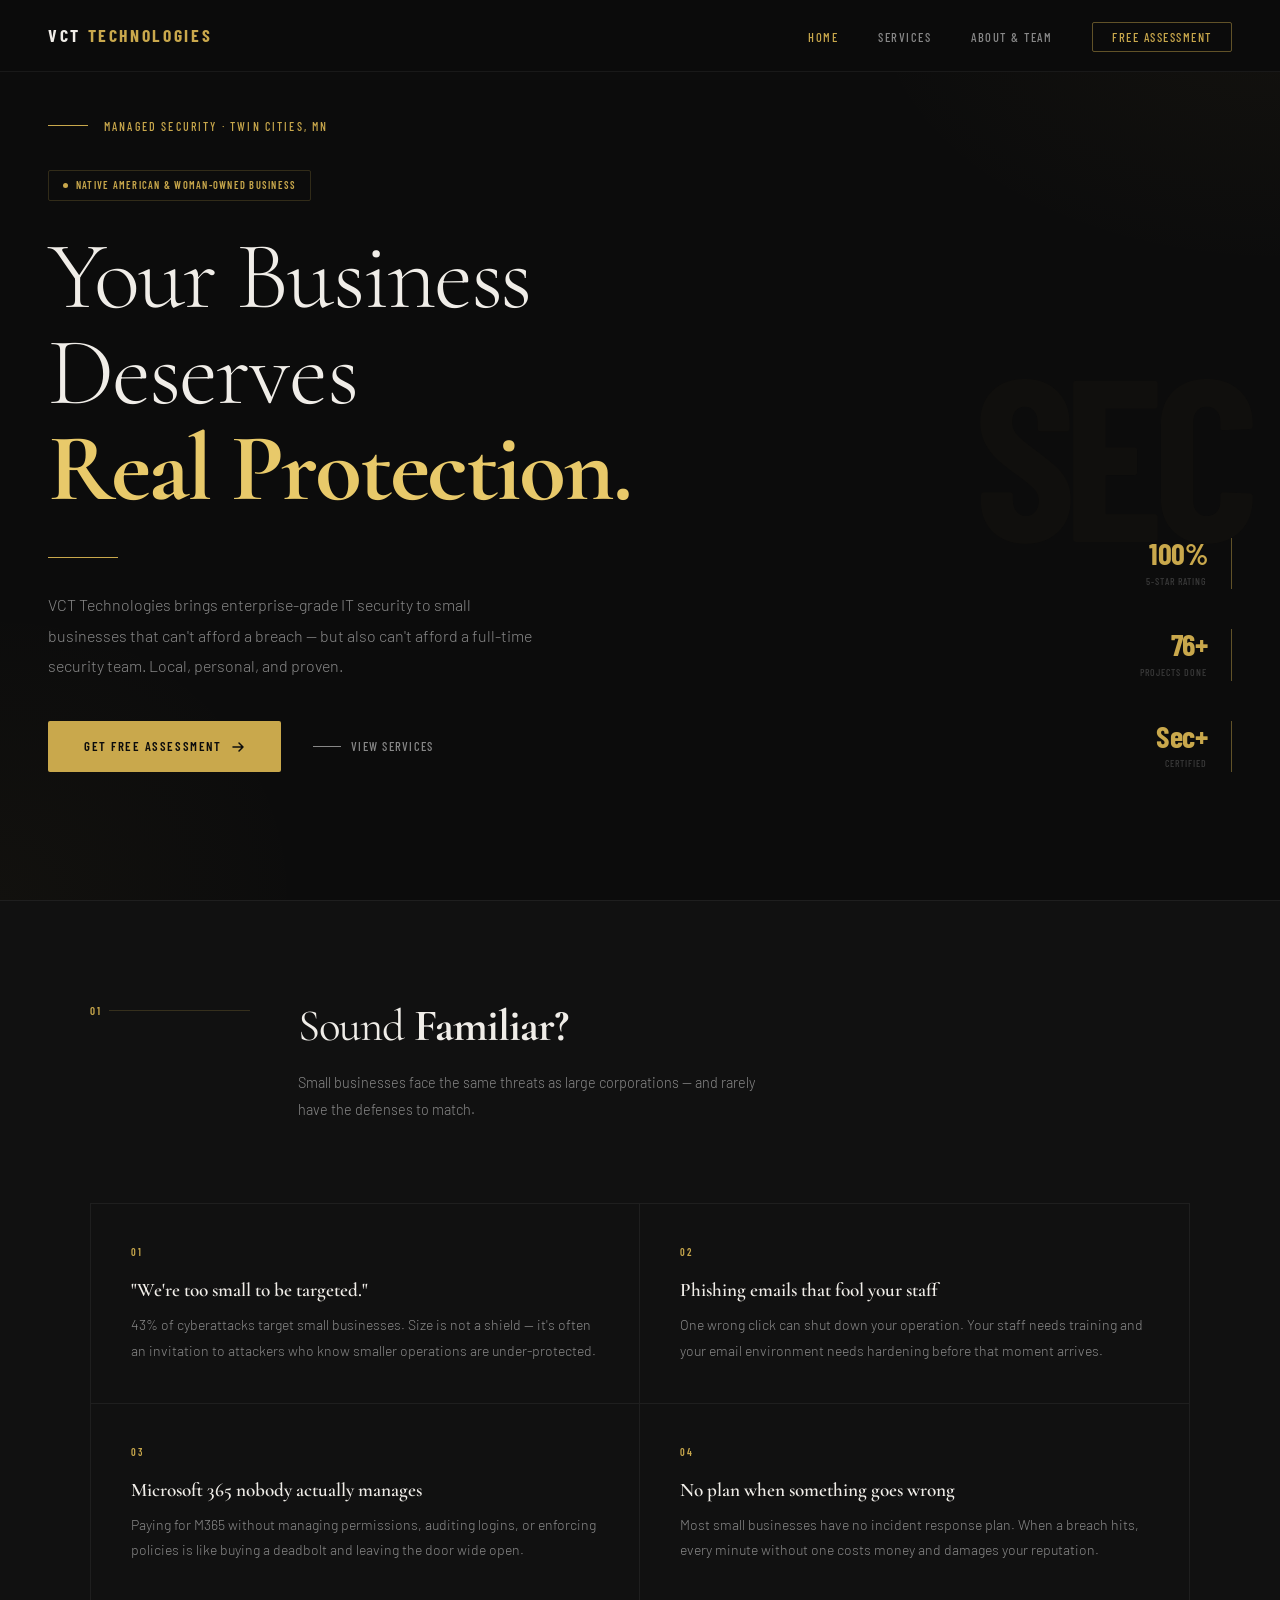
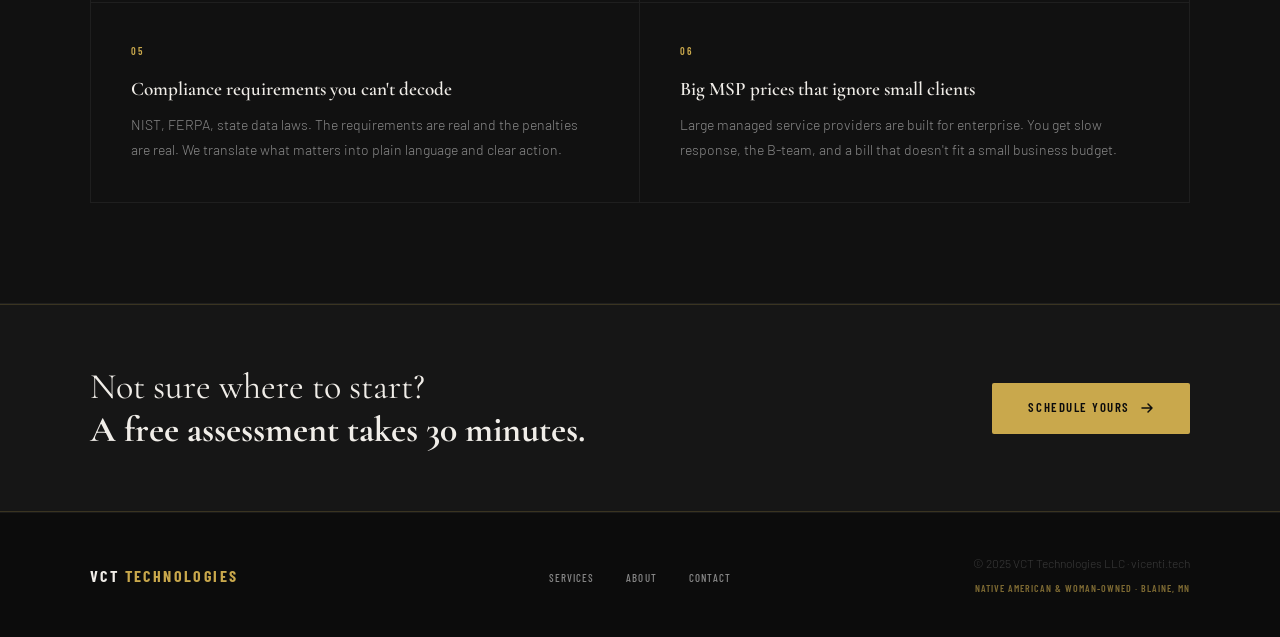
==== index.html @ c190ba91 "Add files via upload" ====
<!DOCTYPE html>
<html lang="en">
<head>
<meta charset="UTF-8">
<meta name="viewport" content="width=device-width, initial-scale=1.0">
<title>VCT Technologies | Native American & Woman-Owned Managed Security</title>
<meta name="description" content="VCT Technologies — enterprise-grade managed security for small businesses in Minnesota. Native American and woman-owned. Security+, M365, NIST compliance.">
<link rel="preconnect" href="https://fonts.googleapis.com">
<link rel="preconnect" href="https://fonts.gstatic.com" crossorigin>
<link href="https://fonts.googleapis.com/css2?family=Cormorant+Garamond:wght@300;400;500;600;700&family=Barlow:wght@300;400;500;600&family=Barlow+Condensed:wght@400;500;600;700&display=swap" rel="stylesheet">
<link rel="stylesheet" href="css/style.css">
<style>
/* HOME ONLY */
.hero{min-height:100vh;display:flex;align-items:flex-end;padding:0 3rem 8rem;position:relative;overflow:hidden}
.hero-bg{position:absolute;inset:0;background:radial-gradient(ellipse 55% 50% at 100% 0%,rgba(201,168,76,.04) 0%,transparent 60%),radial-gradient(ellipse 40% 55% at 0% 100%,rgba(201,168,76,.03) 0%,transparent 60%)}
.hero-watermark{position:absolute;right:2rem;top:50%;transform:translateY(-50%);font-family:var(--cond);font-size:clamp(10rem,18vw,20rem);font-weight:700;color:rgba(201,168,76,.025);line-height:1;letter-spacing:-.05em;user-select:none;pointer-events:none}
.hero-content{position:relative;z-index:1;max-width:860px}
.eyebrow{display:flex;align-items:center;gap:1rem;margin-bottom:2rem}
.eyebrow-line{width:40px;height:1px;background:var(--gold)}
.eyebrow-text{font-family:var(--cond);font-size:.75rem;font-weight:500;letter-spacing:.18em;text-transform:uppercase;color:var(--gold)}
.hero h1{font-family:var(--serif);font-size:clamp(3.2rem,7.5vw,6.5rem);font-weight:300;line-height:1.0;letter-spacing:-.02em;color:var(--text);margin-bottom:2.5rem}
.hero h1 strong{font-weight:700;display:block;color:var(--gold2)}
.rule{width:70px;height:1px;background:var(--gold);margin-bottom:2rem}
.hero-sub{font-size:1rem;font-weight:300;color:var(--muted);max-width:500px;line-height:1.9;margin-bottom:2rem}
.hero-actions{display:flex;align-items:center;gap:2rem;flex-wrap:wrap;margin-top:2.5rem}
.hero-stats{position:absolute;right:3rem;bottom:8rem;display:flex;flex-direction:column;gap:2.5rem;z-index:1}
.stat{text-align:right;border-right:1px solid var(--gold-bright);padding-right:1.5rem}
.stat-num{font-family:var(--cond);font-size:1.9rem;font-weight:700;color:var(--gold);line-height:1;letter-spacing:-.02em}
.stat-label{font-family:var(--cond);font-size:.62rem;font-weight:500;letter-spacing:.1em;text-transform:uppercase;color:var(--dim);margin-top:4px}

/* PAIN */
.pain{background:var(--bg2);border-top:1px solid var(--border);border-bottom:1px solid var(--border)}
.pain-grid{display:grid;grid-template-columns:1fr 1fr;border:1px solid var(--border)}
.pain-item{padding:2.5rem;border-right:1px solid var(--border);border-bottom:1px solid var(--border);transition:background .2s;position:relative;overflow:hidden}
.pain-item:nth-child(2n){border-right:none}
.pain-item:nth-last-child(-n+2){border-bottom:none}
.pain-item:hover{background:var(--bg3)}
.pain-item::before{content:'';position:absolute;top:0;left:0;width:2px;height:0;background:var(--gold);transition:height .3s}
.pain-item:hover::before{height:100%}
.pain-n{font-family:var(--cond);font-size:.65rem;font-weight:600;letter-spacing:.15em;color:var(--gold);margin-bottom:1rem;text-transform:uppercase}
.pain-item h3{font-family:var(--serif);font-size:1.2rem;font-weight:600;color:var(--text);margin-bottom:.6rem;line-height:1.3}
.pain-item p{font-size:.875rem;font-weight:300;color:var(--muted);line-height:1.8}

/* CTA STRIP */
.cta-strip{background:var(--bg3);border-top:1px solid var(--gold-border);border-bottom:1px solid var(--gold-border);padding:60px 3rem}
.cta-strip-inner{max-width:1100px;margin:0 auto;display:flex;align-items:center;justify-content:space-between;gap:2rem;flex-wrap:wrap}
.cta-strip h2{font-family:var(--serif);font-size:clamp(1.5rem,3vw,2.25rem);font-weight:400;line-height:1.2}
.cta-strip h2 strong{font-weight:700}

@media(max-width:900px){
  .hero{padding:0 1.5rem 5rem}
  .hero h1{font-size:3rem}
  .hero-stats,.hero-watermark{display:none}
  .pain-grid{grid-template-columns:1fr}
  .pain-item:nth-child(2n){border-right:1px solid var(--border)}
  .pain-item:nth-last-child(-n+2){border-bottom:1px solid var(--border)}
  .pain-item:last-child{border-bottom:none}
  .cta-strip-inner{flex-direction:column;align-items:flex-start}
}
</style>
</head>
<body>

<nav>
  <a href="index.html" class="nav-logo">VCT <em>Technologies</em></a>
  <ul class="nav-links" id="navLinks">
    <li><a href="index.html">Home</a></li>
    <li><a href="services.html">Services</a></li>
    <li><a href="about.html">About &amp; Team</a></li>
    <li><a href="contact.html" class="nav-cta">Free Assessment</a></li>
  </ul>
  <button class="mob-btn" id="mobBtn" aria-label="Menu">
    <span></span><span></span><span></span>
  </button>
</nav>

<section class="hero">
  <div class="hero-bg"></div>
  <div class="hero-watermark">SEC</div>
  <div class="hero-content">
    <div class="eyebrow">
      <span class="eyebrow-line"></span>
      <span class="eyebrow-text">Managed Security · Twin Cities, MN</span>
    </div>
    <div class="ownership-badge" style="margin-bottom:1.75rem">
      <span class="ownership-dot"></span>
      Native American &amp; Woman-Owned Business
    </div>
    <h1>Your Business<br>Deserves<strong>Real Protection.</strong></h1>
    <div class="rule"></div>
    <p class="hero-sub">VCT Technologies brings enterprise-grade IT security to small businesses that can't afford a breach — but also can't afford a full-time security team. Local, personal, and proven.</p>
    <div class="hero-actions">
      <a href="contact.html" class="btn-gold">Get Free Assessment
        <svg width="14" height="14" viewBox="0 0 14 14" fill="none"><path d="M2 7h10M8 3l4 4-4 4" stroke="currentColor" stroke-width="1.5" stroke-linecap="round" stroke-linejoin="round"/></svg>
      </a>
      <a href="services.html" class="btn-ghost"><span class="ghost-line"></span>View Services</a>
    </div>
  </div>
  <div class="hero-stats">
    <div class="stat"><div class="stat-num">100%</div><div class="stat-label">5-Star Rating</div></div>
    <div class="stat"><div class="stat-num">76+</div><div class="stat-label">Projects Done</div></div>
    <div class="stat"><div class="stat-num">Sec+</div><div class="stat-label">Certified</div></div>
  </div>
</section>

<section class="pain">
  <div class="inner">
    <div class="s-head fi">
      <div class="s-head-left"><div class="s-num">01</div></div>
      <div><h2 class="s-title">Sound <strong>Familiar?</strong></h2><p class="s-sub">Small businesses face the same threats as large corporations — and rarely have the defenses to match.</p></div>
    </div>
    <div class="pain-grid fi">
      <div class="pain-item"><div class="pain-n">01</div><h3>"We're too small to be targeted."</h3><p>43% of cyberattacks target small businesses. Size is not a shield — it's often an invitation to attackers who know smaller operations are under-protected.</p></div>
      <div class="pain-item"><div class="pain-n">02</div><h3>Phishing emails that fool your staff</h3><p>One wrong click can shut down your operation. Your staff needs training and your email environment needs hardening before that moment arrives.</p></div>
      <div class="pain-item"><div class="pain-n">03</div><h3>Microsoft 365 nobody actually manages</h3><p>Paying for M365 without managing permissions, auditing logins, or enforcing policies is like buying a deadbolt and leaving the door wide open.</p></div>
      <div class="pain-item"><div class="pain-n">04</div><h3>No plan when something goes wrong</h3><p>Most small businesses have no incident response plan. When a breach hits, every minute without one costs money and damages your reputation.</p></div>
      <div class="pain-item"><div class="pain-n">05</div><h3>Compliance requirements you can't decode</h3><p>NIST, FERPA, state data laws. The requirements are real and the penalties are real. We translate what matters into plain language and clear action.</p></div>
      <div class="pain-item"><div class="pain-n">06</div><h3>Big MSP prices that ignore small clients</h3><p>Large managed service providers are built for enterprise. You get slow response, the B-team, and a bill that doesn't fit a small business budget.</p></div>
    </div>
  </div>
</section>

<div class="cta-strip fi">
  <div class="cta-strip-inner">
    <h2>Not sure where to start?<br><strong>A free assessment takes 30 minutes.</strong></h2>
    <a href="contact.html" class="btn-gold">Schedule Yours
      <svg width="14" height="14" viewBox="0 0 14 14" fill="none"><path d="M2 7h10M8 3l4 4-4 4" stroke="currentColor" stroke-width="1.5" stroke-linecap="round" stroke-linejoin="round"/></svg>
    </a>
  </div>
</div>

<footer>
  <div class="foot">
    <a href="index.html" class="foot-logo">VCT <em>Technologies</em></a>
    <ul class="foot-links">
      <li><a href="services.html">Services</a></li>
      <li><a href="about.html">About</a></li>
      <li><a href="contact.html">Contact</a></li>
    </ul>
    <div class="foot-right">
      <p class="foot-copy">© 2025 VCT Technologies LLC · <a href="https://vicenti.tech" style="color:var(--dim);text-decoration:none">vicenti.tech</a></p>
      <p class="foot-ownership">Native American &amp; Woman-Owned · Blaine, MN</p>
    </div>
  </div>
</footer>

<script src="js/main.js"></script>
</body>
</html>
---- css/style.css ----
*,*::before,*::after{box-sizing:border-box;margin:0;padding:0}
:root{
  --bg:#0c0c0c;--bg2:#111111;--bg3:#161616;--bg4:#1c1c1c;
  --gold:#c9a84c;--gold2:#e8c96a;
  --gold-dim:rgba(201,168,76,0.1);--gold-border:rgba(201,168,76,0.2);--gold-bright:rgba(201,168,76,0.45);
  --text:#f0ede8;--muted:#888888;--dim:#3a3a3a;
  --border:rgba(255,255,255,0.06);
  --serif:'Cormorant Garamond',Georgia,serif;
  --sans:'Barlow',sans-serif;
  --cond:'Barlow Condensed',sans-serif;
}
html{scroll-behavior:smooth}
body{background:var(--bg);color:var(--text);font-family:var(--sans);font-size:16px;line-height:1.7;overflow-x:hidden}

/* ── NAV ── */
nav{position:fixed;top:0;left:0;right:0;z-index:100;height:72px;display:flex;align-items:center;justify-content:space-between;padding:0 3rem;background:rgba(12,12,12,0.96);backdrop-filter:blur(16px);border-bottom:1px solid var(--border)}
.nav-logo{font-family:var(--cond);font-size:1.1rem;font-weight:700;letter-spacing:.15em;text-transform:uppercase;color:var(--text);text-decoration:none}
.nav-logo em{font-style:normal;color:var(--gold)}
.nav-links{display:flex;align-items:center;gap:2.5rem;list-style:none}
.nav-links a{font-family:var(--cond);font-size:.78rem;font-weight:500;letter-spacing:.12em;text-transform:uppercase;color:var(--muted);text-decoration:none;transition:color .2s}
.nav-links a:hover{color:var(--text)}
.nav-links a.active{color:var(--gold)}
.nav-cta{border:1px solid var(--gold-bright) !important;color:var(--gold) !important;padding:.45rem 1.2rem;border-radius:2px;transition:all .2s !important}
.nav-cta:hover{background:var(--gold) !important;color:var(--bg) !important}
.mob-btn{display:none;background:none;border:none;cursor:pointer;flex-direction:column;gap:5px;padding:4px}
.mob-btn span{display:block;width:22px;height:1px;background:var(--text);transition:all .3s}

/* ── BUTTONS ── */
.btn-gold{background:var(--gold);color:var(--bg);padding:.9rem 2.25rem;font-family:var(--cond);font-size:.8rem;font-weight:600;letter-spacing:.12em;text-transform:uppercase;text-decoration:none;border-radius:2px;border:none;cursor:pointer;transition:all .2s;display:inline-flex;align-items:center;gap:10px}
.btn-gold:hover{background:var(--gold2);transform:translateY(-1px)}
.btn-ghost{font-family:var(--cond);font-size:.78rem;font-weight:500;letter-spacing:.1em;text-transform:uppercase;color:var(--muted);text-decoration:none;display:inline-flex;align-items:center;gap:10px;transition:color .2s}
.btn-ghost:hover{color:var(--text)}
.ghost-line{width:28px;height:1px;background:currentColor;transition:width .25s}
.btn-ghost:hover .ghost-line{width:44px}
.btn-outline{background:transparent;color:var(--gold);border:1px solid var(--gold-bright);padding:.8rem 2rem;font-family:var(--cond);font-size:.78rem;font-weight:600;letter-spacing:.12em;text-transform:uppercase;text-decoration:none;border-radius:2px;transition:all .2s;display:inline-flex;align-items:center;gap:10px}
.btn-outline:hover{background:var(--gold);color:var(--bg)}

/* ── SECTIONS ── */
section{padding:100px 3rem}
.inner{max-width:1100px;margin:0 auto}
.s-head{display:flex;align-items:flex-start;gap:3rem;margin-bottom:5rem}
.s-head-left{flex-shrink:0;width:160px}
.s-num{font-family:var(--cond);font-size:.7rem;font-weight:600;letter-spacing:.15em;text-transform:uppercase;color:var(--gold);display:flex;align-items:center;gap:8px}
.s-num::after{content:'';display:block;flex:1;height:1px;background:var(--gold-border);min-width:30px}
.s-title{font-family:var(--serif);font-size:clamp(1.9rem,3.5vw,3rem);font-weight:400;letter-spacing:-.02em;line-height:1.15;color:var(--text)}
.s-title strong{font-weight:700}
.s-sub{font-size:.9rem;font-weight:300;color:var(--muted);line-height:1.9;margin-top:1rem;max-width:460px}

/* ── PAGE HERO (inner pages) ── */
.page-hero{padding:160px 3rem 80px;background:var(--bg2);border-bottom:1px solid var(--border);position:relative;overflow:hidden}
.page-hero-bg{position:absolute;inset:0;background:radial-gradient(ellipse 50% 60% at 100% 0%,rgba(201,168,76,.04) 0%,transparent 60%)}
.page-hero-inner{max-width:1100px;margin:0 auto;position:relative;z-index:1}
.page-eyebrow{display:flex;align-items:center;gap:1rem;margin-bottom:1.5rem}
.page-eyebrow-line{width:40px;height:1px;background:var(--gold)}
.page-eyebrow-text{font-family:var(--cond);font-size:.72rem;font-weight:500;letter-spacing:.18em;text-transform:uppercase;color:var(--gold)}
.page-hero h1{font-family:var(--serif);font-size:clamp(2.5rem,5vw,4.5rem);font-weight:300;line-height:1.05;letter-spacing:-.02em;color:var(--text)}
.page-hero h1 strong{font-weight:700}
.page-hero-sub{font-size:1rem;font-weight:300;color:var(--muted);max-width:520px;line-height:1.9;margin-top:1.25rem}

/* ── FOOTER ── */
footer{padding:2.5rem 3rem;border-top:1px solid var(--border)}
.foot{max-width:1100px;margin:0 auto;display:grid;grid-template-columns:1fr auto 1fr;align-items:center;gap:2rem}
.foot-logo{font-family:var(--cond);font-size:1rem;font-weight:700;letter-spacing:.15em;text-transform:uppercase;color:var(--text);text-decoration:none}
.foot-logo em{font-style:normal;color:var(--gold)}
.foot-links{display:flex;gap:2rem;list-style:none}
.foot-links a{font-family:var(--cond);font-size:.68rem;font-weight:500;letter-spacing:.1em;text-transform:uppercase;color:var(--muted);text-decoration:none;transition:color .2s}
.foot-links a:hover{color:var(--gold)}
.foot-right{display:flex;flex-direction:column;align-items:flex-end;gap:.4rem}
.foot-copy{font-size:.75rem;font-weight:300;color:var(--dim)}
.foot-ownership{font-family:var(--cond);font-size:.62rem;font-weight:600;letter-spacing:.1em;text-transform:uppercase;color:var(--gold);opacity:.6}

/* ── FADE IN ── */
.fi{opacity:0;transform:translateY(16px);transition:opacity .65s ease,transform .65s ease}
.fi.v{opacity:1;transform:translateY(0)}

/* ── FORMS ── */
.fg{margin-bottom:1.25rem}
.fg label{display:block;font-family:var(--cond);font-size:.62rem;font-weight:600;letter-spacing:.12em;text-transform:uppercase;color:var(--muted);margin-bottom:.5rem}
.fg input,.fg select,.fg textarea{width:100%;background:transparent;border:none;border-bottom:1px solid rgba(255,255,255,.12);padding:.7rem 0;color:var(--text);font-family:var(--sans);font-size:.9rem;font-weight:300;outline:none;transition:border-color .2s;border-radius:0}
.fg input:focus,.fg select:focus,.fg textarea:focus{border-bottom-color:var(--gold)}
.fg input::placeholder,.fg textarea::placeholder{color:var(--dim)}
.fg select option{background:#1c1c1c}
.fg textarea{resize:vertical;min-height:100px}
.form-row{display:grid;grid-template-columns:1fr 1fr;gap:1.5rem}

/* ── OWNERSHIP BADGE ── */
.ownership-badge{display:inline-flex;align-items:center;gap:8px;border:1px solid var(--gold-border);padding:6px 14px;border-radius:2px;font-family:var(--cond);font-size:.65rem;font-weight:600;letter-spacing:.12em;text-transform:uppercase;color:var(--gold)}
.ownership-dot{width:5px;height:5px;background:var(--gold);border-radius:50%}

/* ── RESPONSIVE ── */
@media(max-width:900px){
  nav{padding:0 1.5rem}
  .nav-links{display:none}
  .nav-links.open{display:flex;flex-direction:column;position:fixed;top:72px;left:0;right:0;background:var(--bg2);border-bottom:1px solid var(--border);padding:2rem 1.5rem;gap:1.5rem}
  .mob-btn{display:flex}
  section{padding:60px 1.5rem}
  .page-hero{padding:120px 1.5rem 60px}
  .s-head{flex-direction:column;gap:1rem;margin-bottom:3rem}
  .s-head-left{width:auto}
  .form-row{grid-template-columns:1fr}
  .foot{grid-template-columns:1fr;gap:1rem}
  .foot-right{align-items:flex-start}
}
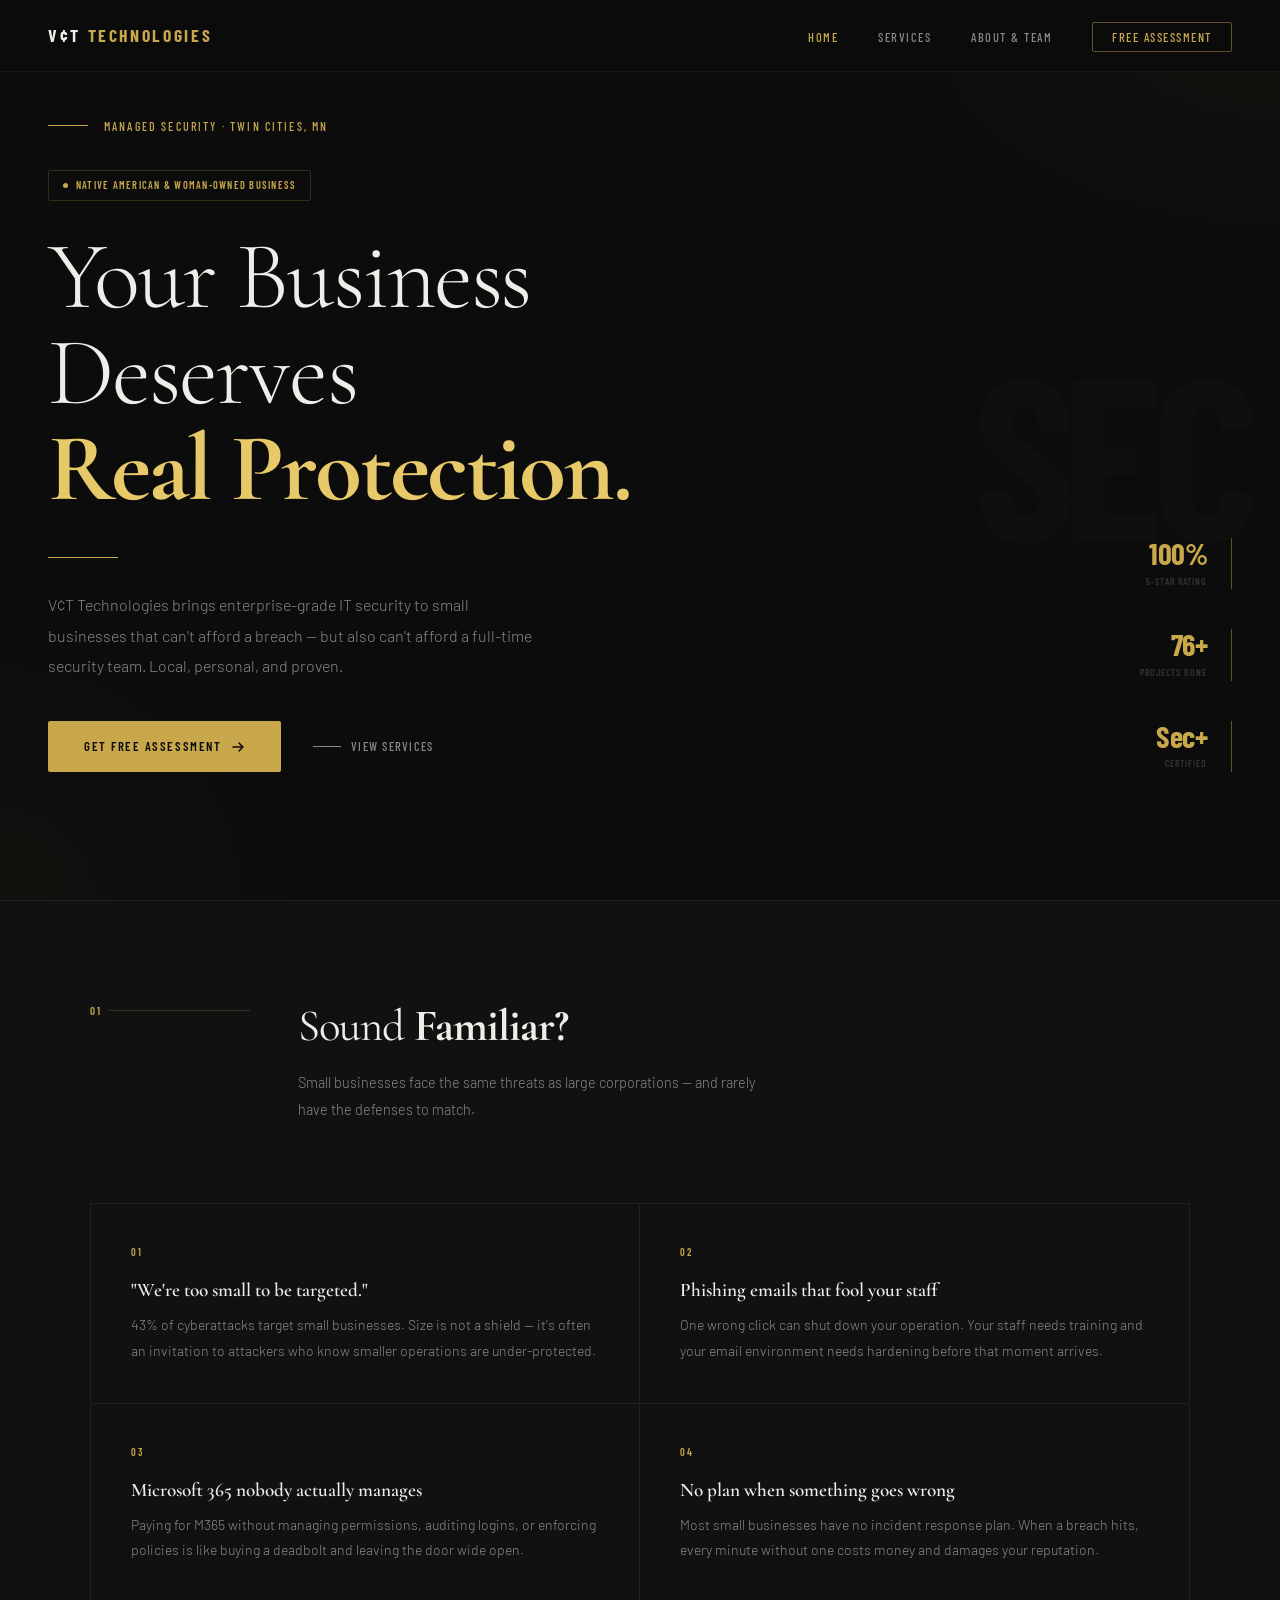
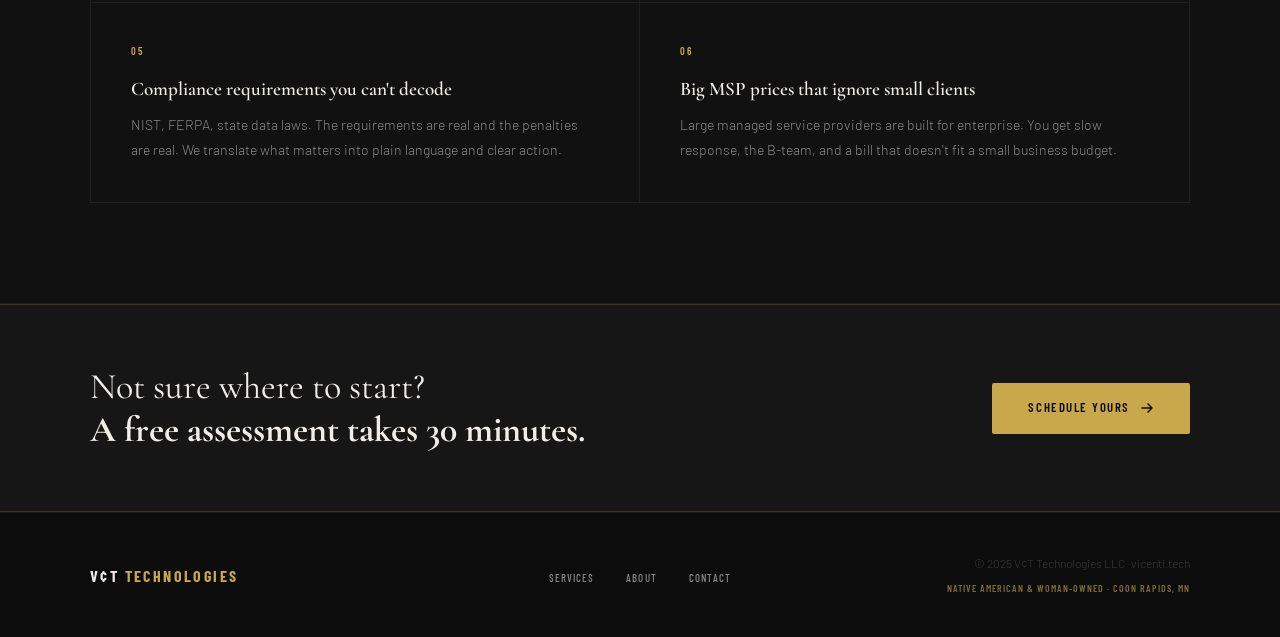
==== commit 951d39db: "Update index.html" ====
--- a/index.html
+++ b/index.html
@@ -3,8 +3,8 @@
 <head>
 <meta charset="UTF-8">
 <meta name="viewport" content="width=device-width, initial-scale=1.0">
-<title>VCT Technologies | Native American & Woman-Owned Managed Security</title>
-<meta name="description" content="VCT Technologies — enterprise-grade managed security for small businesses in Minnesota. Native American and woman-owned. Security+, M365, NIST compliance.">
+<title>V¢T Technologies | Native American & Woman-Owned Managed Security</title>
+<meta name="description" content="V¢T Technologies — enterprise-grade managed security for small businesses in Minnesota. Native American and woman-owned. Security+, M365, NIST compliance.">
 <link rel="preconnect" href="https://fonts.googleapis.com">
 <link rel="preconnect" href="https://fonts.gstatic.com" crossorigin>
 <link href="https://fonts.googleapis.com/css2?family=Cormorant+Garamond:wght@300;400;500;600;700&family=Barlow:wght@300;400;500;600&family=Barlow+Condensed:wght@400;500;600;700&display=swap" rel="stylesheet">
@@ -62,7 +62,7 @@
 <body>
 
 <nav>
-  <a href="index.html" class="nav-logo">VCT <em>Technologies</em></a>
+  <a href="index.html" class="nav-logo">V¢T <em>Technologies</em></a>
   <ul class="nav-links" id="navLinks">
     <li><a href="index.html">Home</a></li>
     <li><a href="services.html">Services</a></li>
@@ -88,7 +88,7 @@
     </div>
     <h1>Your Business<br>Deserves<strong>Real Protection.</strong></h1>
     <div class="rule"></div>
-    <p class="hero-sub">VCT Technologies brings enterprise-grade IT security to small businesses that can't afford a breach — but also can't afford a full-time security team. Local, personal, and proven.</p>
+    <p class="hero-sub">V¢T Technologies brings enterprise-grade IT security to small businesses that can't afford a breach — but also can't afford a full-time security team. Local, personal, and proven.</p>
     <div class="hero-actions">
       <a href="contact.html" class="btn-gold">Get Free Assessment
         <svg width="14" height="14" viewBox="0 0 14 14" fill="none"><path d="M2 7h10M8 3l4 4-4 4" stroke="currentColor" stroke-width="1.5" stroke-linecap="round" stroke-linejoin="round"/></svg>
@@ -131,15 +131,15 @@
 
 <footer>
   <div class="foot">
-    <a href="index.html" class="foot-logo">VCT <em>Technologies</em></a>
+    <a href="index.html" class="foot-logo">V¢T <em>Technologies</em></a>
     <ul class="foot-links">
       <li><a href="services.html">Services</a></li>
       <li><a href="about.html">About</a></li>
       <li><a href="contact.html">Contact</a></li>
     </ul>
     <div class="foot-right">
-      <p class="foot-copy">© 2025 VCT Technologies LLC · <a href="https://vicenti.tech" style="color:var(--dim);text-decoration:none">vicenti.tech</a></p>
-      <p class="foot-ownership">Native American &amp; Woman-Owned · Blaine, MN</p>
+      <p class="foot-copy">© 2025 V¢T Technologies LLC · <a href="https://vicenti.tech" style="color:var(--dim);text-decoration:none">vicenti.tech</a></p>
+      <p class="foot-ownership">Native American &amp; Woman-Owned · Coon Rapids, MN</p>
     </div>
   </div>
 </footer>
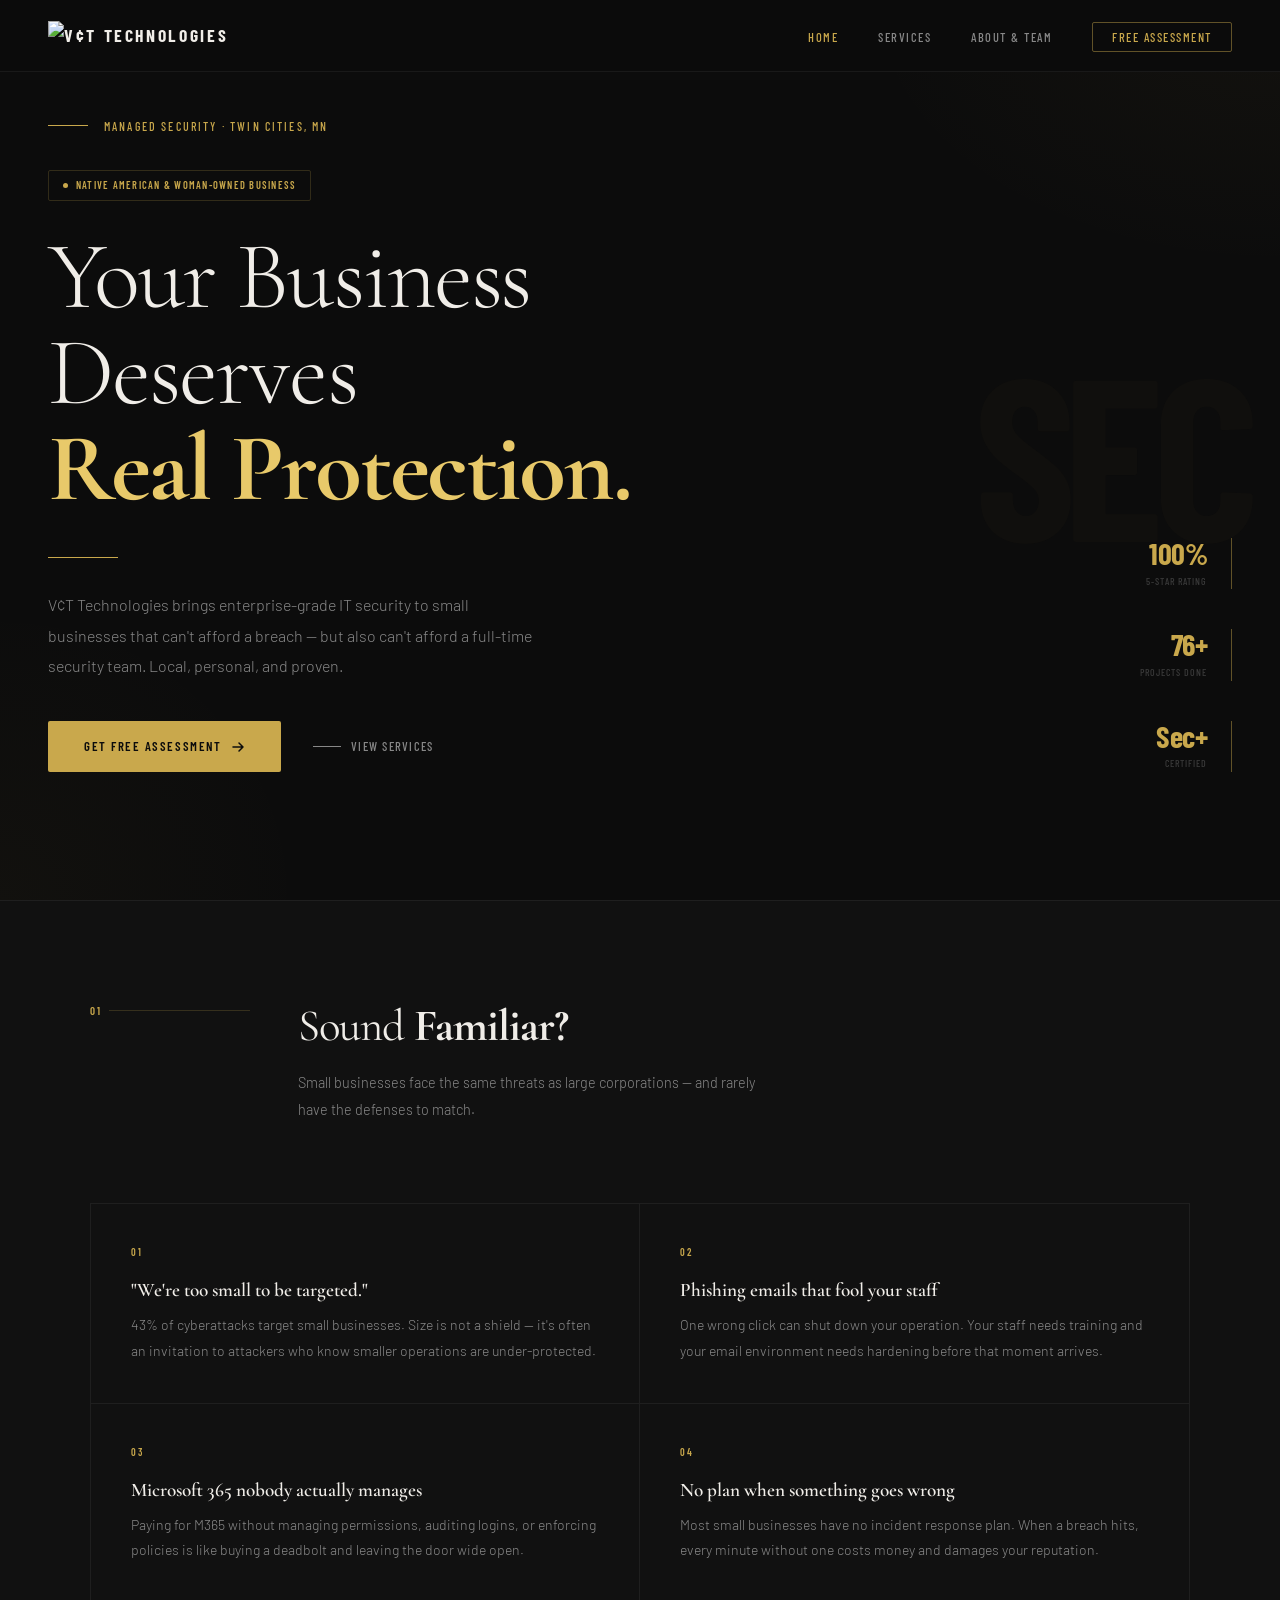
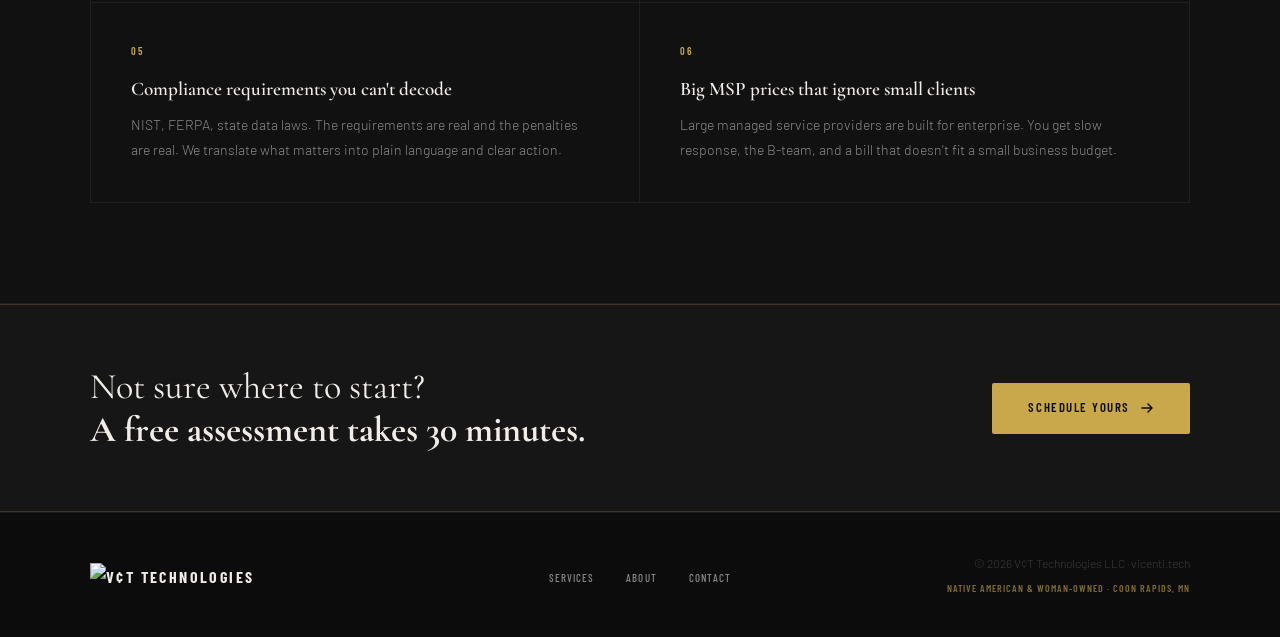
==== commit 76f35f05: "Add files via upload" ====
--- a/index.html
+++ b/index.html
@@ -2,6 +2,9 @@
 <html lang="en">
 <head>
 <meta charset="UTF-8">
+<link rel="icon" type="image/png" sizes="192x192" href="icon-192.png">
+<link rel="icon" type="image/png" sizes="512x512" href="icon-512.png">
+<link rel="apple-touch-icon" href="icon-192.png">
 <meta name="viewport" content="width=device-width, initial-scale=1.0">
 <title>V¢T Technologies | Native American & Woman-Owned Managed Security</title>
 <meta name="description" content="V¢T Technologies — enterprise-grade managed security for small businesses in Minnesota. Native American and woman-owned. Security+, M365, NIST compliance.">
@@ -62,7 +65,7 @@
 <body>
 
 <nav>
-  <a href="index.html" class="nav-logo">V¢T <em>Technologies</em></a>
+  <a href="index.html" class="nav-logo"><img src="Vicenti_Logo.png" alt="V¢T Technologies" style="height:44px;width:auto;vertical-align:middle;"></a>
   <ul class="nav-links" id="navLinks">
     <li><a href="index.html">Home</a></li>
     <li><a href="services.html">Services</a></li>
@@ -129,20 +132,7 @@
   </div>
 </div>
 
-<footer>
-  <div class="foot">
-    <a href="index.html" class="foot-logo">V¢T <em>Technologies</em></a>
-    <ul class="foot-links">
-      <li><a href="services.html">Services</a></li>
-      <li><a href="about.html">About</a></li>
-      <li><a href="contact.html">Contact</a></li>
-    </ul>
-    <div class="foot-right">
-      <p class="foot-copy">© 2025 V¢T Technologies LLC · <a href="https://vicenti.tech" style="color:var(--dim);text-decoration:none">vicenti.tech</a></p>
-      <p class="foot-ownership">Native American &amp; Woman-Owned · Coon Rapids, MN</p>
-    </div>
-  </div>
-</footer>
+<footer></footer>
 
 <script src="js/main.js"></script>
 </body>
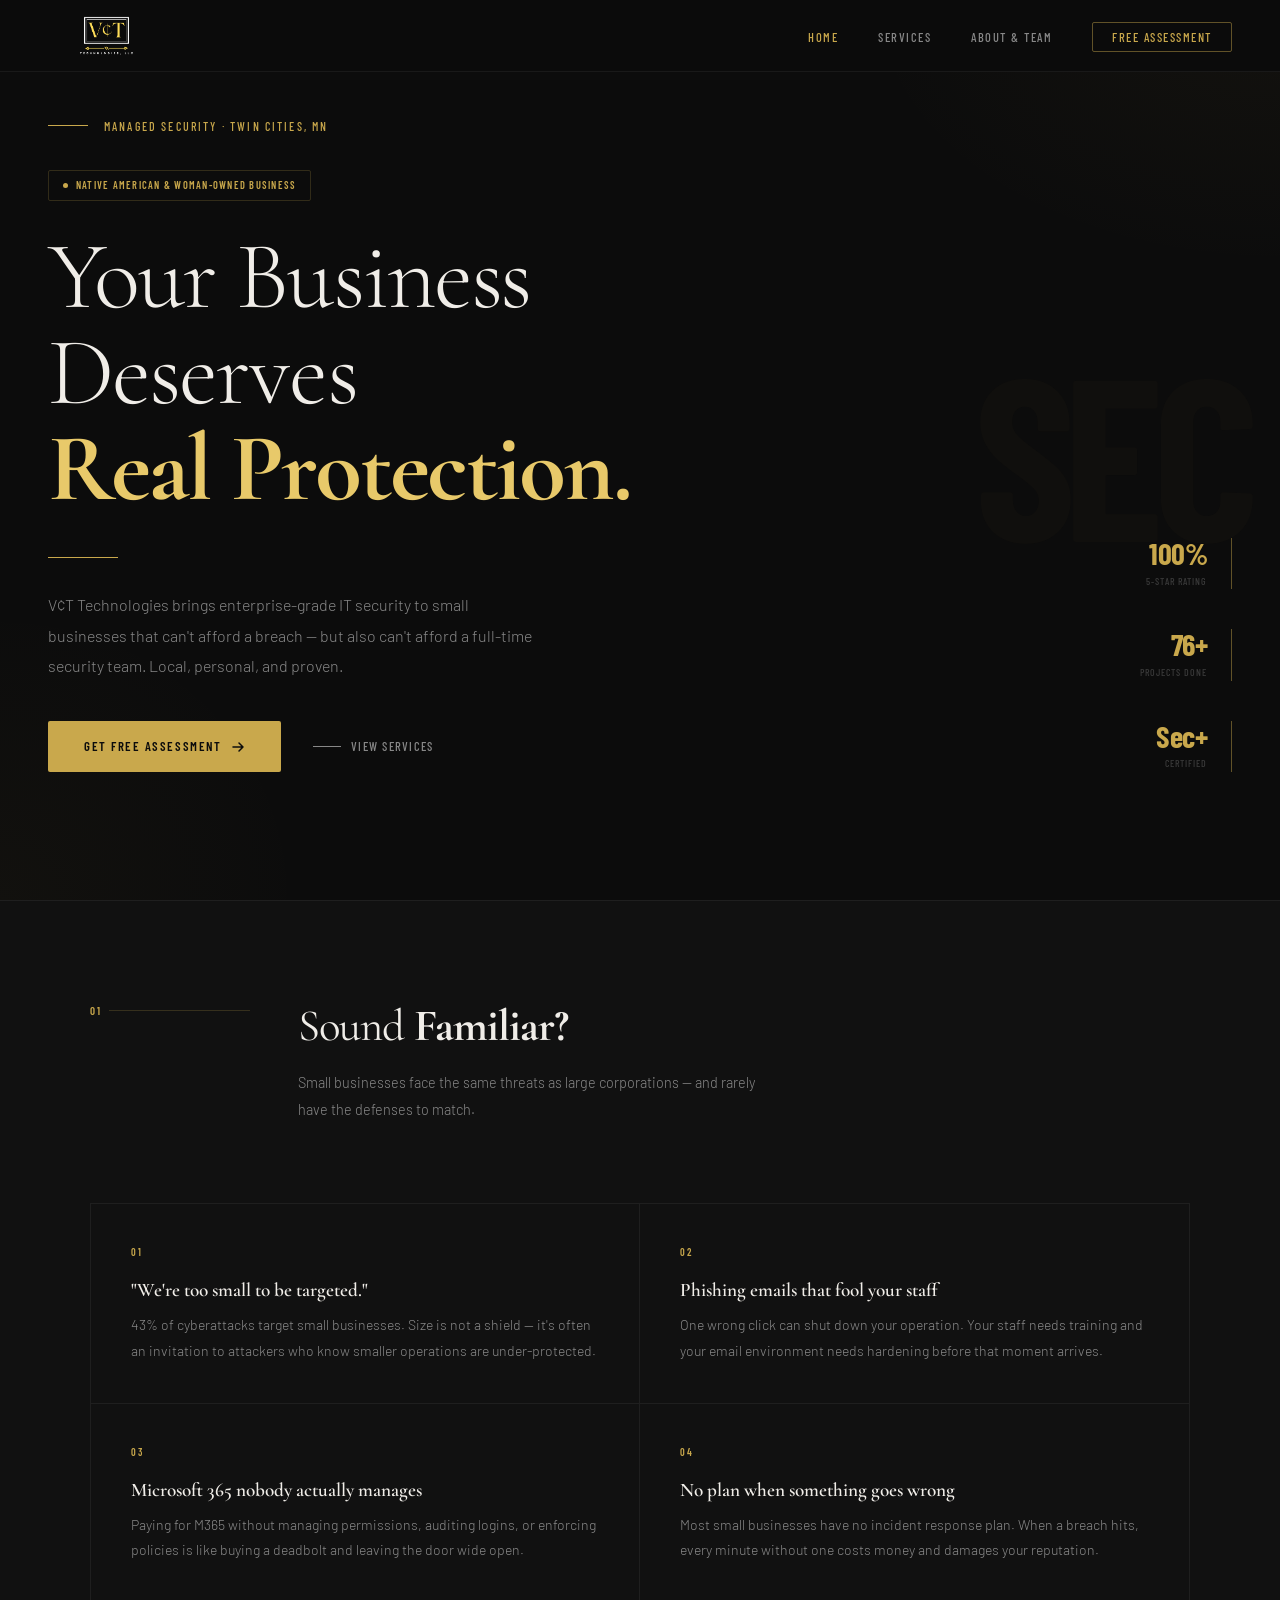
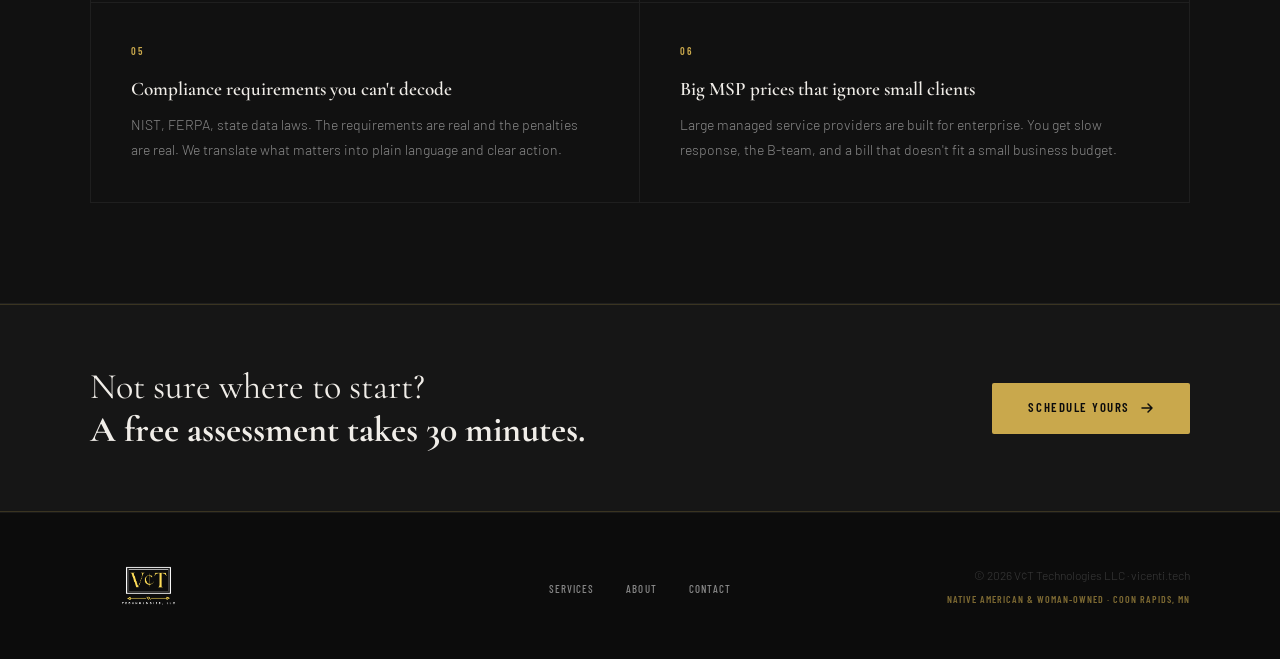
==== commit cfca03c4: "Update index.html" ====
--- a/index.html
+++ b/index.html
@@ -65,7 +65,7 @@
 <body>
 
 <nav>
-  <a href="index.html" class="nav-logo"><img src="Vicenti_Logo.png" alt="V¢T Technologies" style="height:44px;width:auto;vertical-align:middle;"></a>
+  <a href="index.html" class="nav-logo"><img src="Vicenti_Logo.png" alt="V¢T Technologies" style="height:66px;width:auto;vertical-align:middle;"></a>
   <ul class="nav-links" id="navLinks">
     <li><a href="index.html">Home</a></li>
     <li><a href="services.html">Services</a></li>
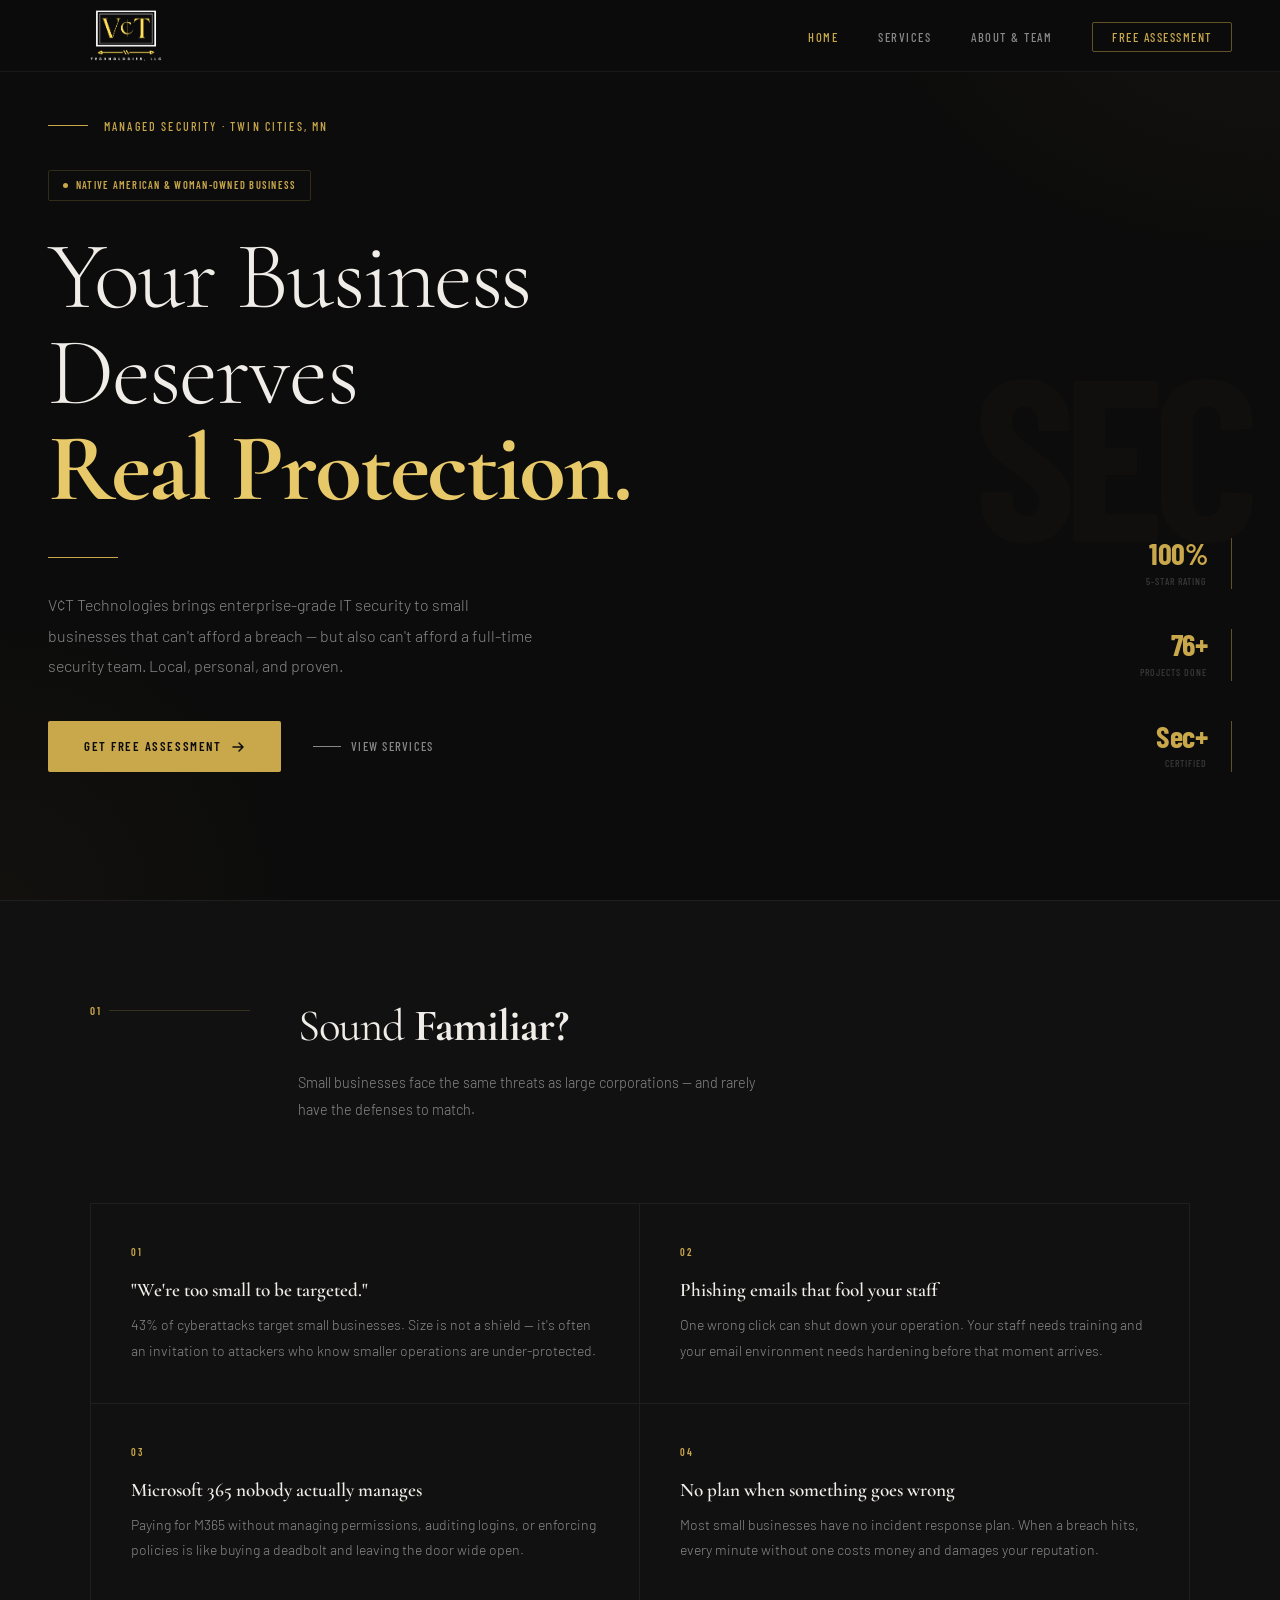
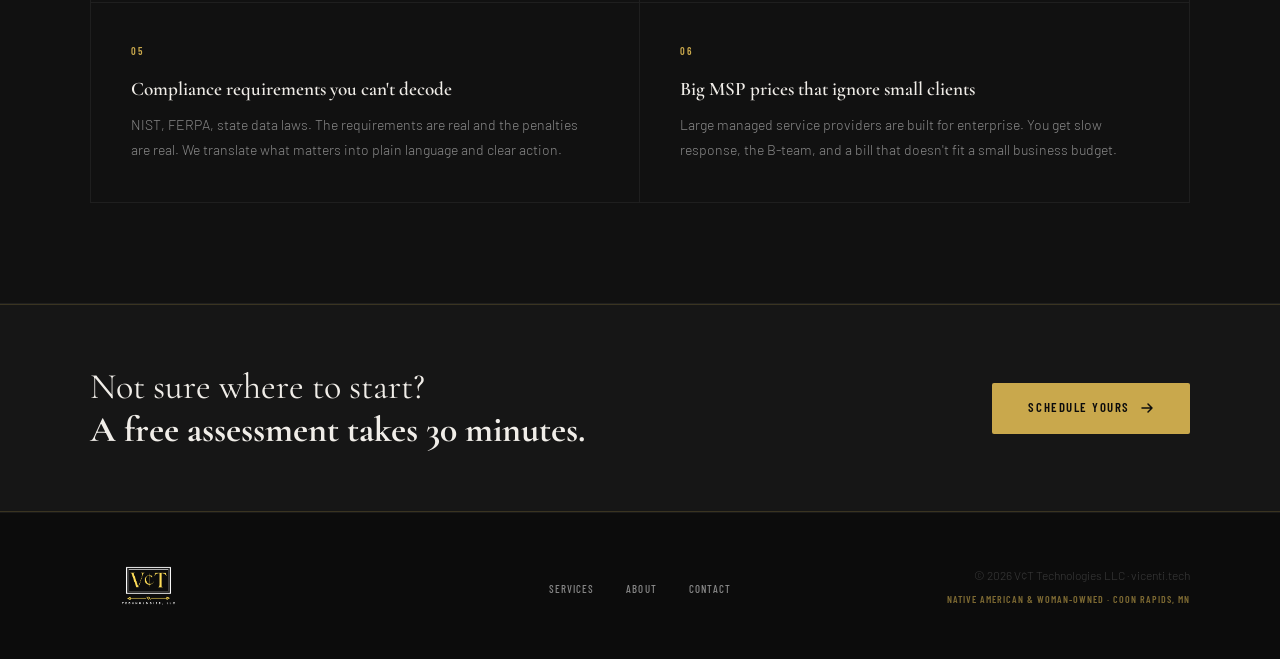
==== commit edff7566: "Update index.html" ====
--- a/index.html
+++ b/index.html
@@ -65,7 +65,7 @@
 <body>
 
 <nav>
-  <a href="index.html" class="nav-logo"><img src="Vicenti_Logo.png" alt="V¢T Technologies" style="height:66px;width:auto;vertical-align:middle;"></a>
+  <a href="index.html" class="nav-logo"><img src="Vicenti_Logo.png" alt="V¢T Technologies" style="height:88px;width:auto;vertical-align:middle;"></a>
   <ul class="nav-links" id="navLinks">
     <li><a href="index.html">Home</a></li>
     <li><a href="services.html">Services</a></li>
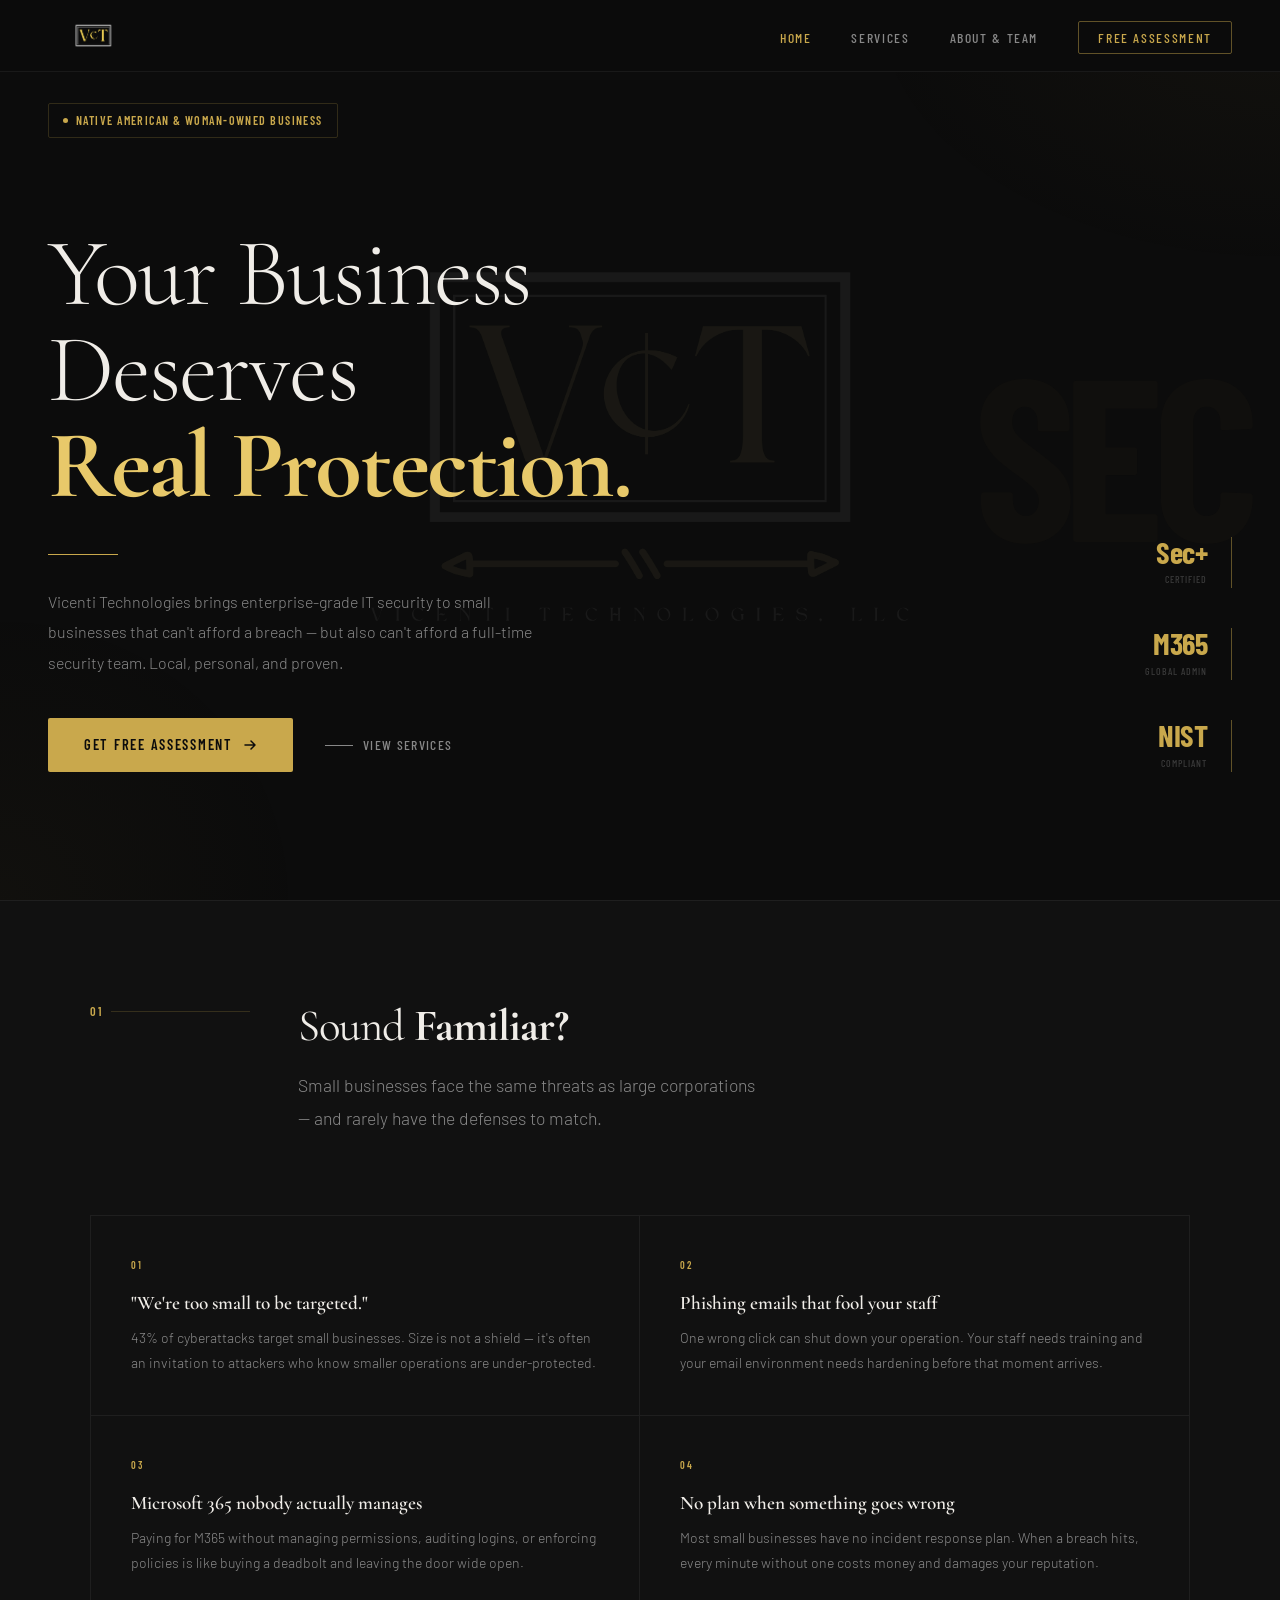
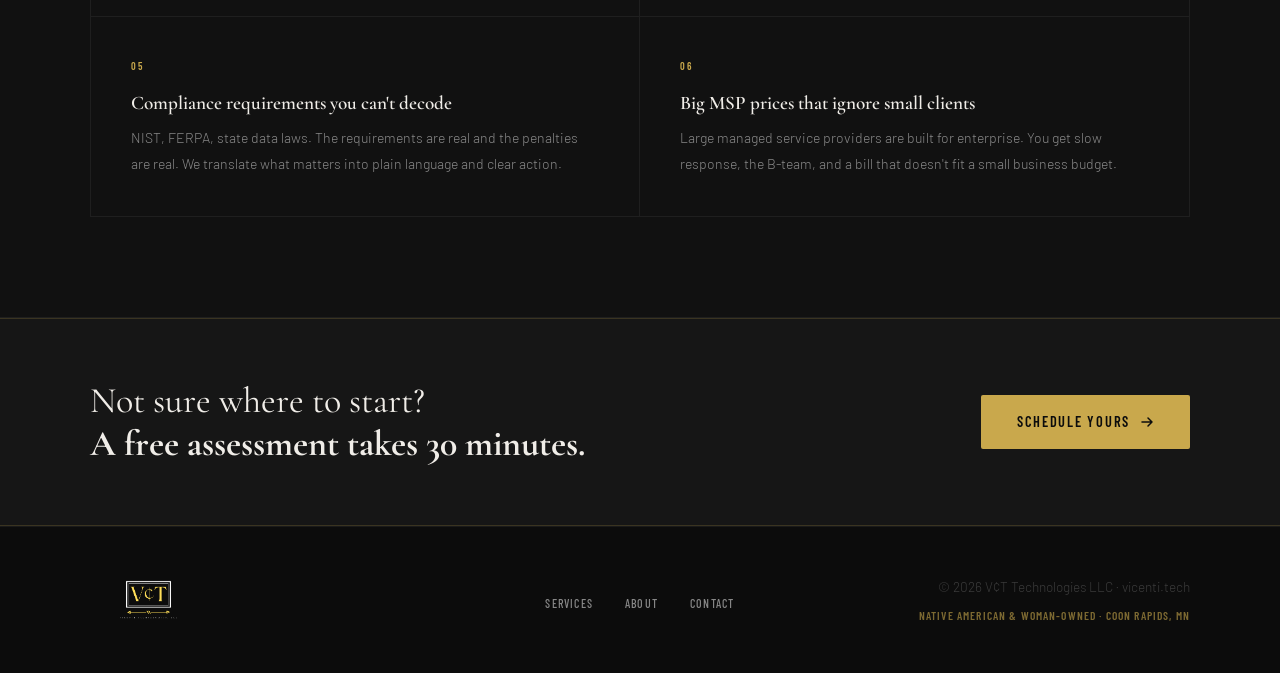
==== commit 89b2cb72: "Add files via upload" ====
--- a/index.html
+++ b/index.html
@@ -6,8 +6,8 @@
 <link rel="icon" type="image/png" sizes="512x512" href="icon-512.png">
 <link rel="apple-touch-icon" href="icon-192.png">
 <meta name="viewport" content="width=device-width, initial-scale=1.0">
-<title>V¢T Technologies | Native American & Woman-Owned Managed Security</title>
-<meta name="description" content="V¢T Technologies — enterprise-grade managed security for small businesses in Minnesota. Native American and woman-owned. Security+, M365, NIST compliance.">
+<title>Vicenti Technologies | Native American & Woman-Owned Managed Security</title>
+<meta name="description" content="Vicenti Technologies — enterprise-grade managed security for small businesses in Minnesota. Native American and woman-owned. Security+, M365, NIST compliance.">
 <link rel="preconnect" href="https://fonts.googleapis.com">
 <link rel="preconnect" href="https://fonts.gstatic.com" crossorigin>
 <link href="https://fonts.googleapis.com/css2?family=Cormorant+Garamond:wght@300;400;500;600;700&family=Barlow:wght@300;400;500;600&family=Barlow+Condensed:wght@400;500;600;700&display=swap" rel="stylesheet">
@@ -64,8 +64,11 @@
 </head>
 <body>
 
+<div style="position:fixed;inset:0;z-index:0;display:flex;align-items:center;justify-content:center;pointer-events:none;overflow:hidden;">
+  <img src="Vicenti_Logo.png" alt="" aria-hidden="true" style="width:90vw;max-width:1100px;height:auto;opacity:0.055;filter:grayscale(40%);">
+</div>
 <nav>
-  <a href="index.html" class="nav-logo"><img src="Vicenti_Logo.png" alt="V¢T Technologies" style="height:88px;width:auto;vertical-align:middle;"></a>
+  <a href="index.html" class="nav-logo"><img src="logo-mark.png" alt="Vicenti Technologies" style="height:52px;width:auto;vertical-align:middle;"></a>
   <ul class="nav-links" id="navLinks">
     <li><a href="index.html">Home</a></li>
     <li><a href="services.html">Services</a></li>
@@ -79,19 +82,18 @@
 
 <section class="hero">
   <div class="hero-bg"></div>
+
   <div class="hero-watermark">SEC</div>
   <div class="hero-content">
     <div class="eyebrow">
-      <span class="eyebrow-line"></span>
-      <span class="eyebrow-text">Managed Security · Twin Cities, MN</span>
-    </div>
-    <div class="ownership-badge" style="margin-bottom:1.75rem">
+      <div class="ownership-badge" style="margin-bottom:3.50rem">
       <span class="ownership-dot"></span>
       Native American &amp; Woman-Owned Business
     </div>
+    </div>
     <h1>Your Business<br>Deserves<strong>Real Protection.</strong></h1>
     <div class="rule"></div>
-    <p class="hero-sub">V¢T Technologies brings enterprise-grade IT security to small businesses that can't afford a breach — but also can't afford a full-time security team. Local, personal, and proven.</p>
+    <p class="hero-sub">Vicenti Technologies brings enterprise-grade IT security to small businesses that can't afford a breach — but also can't afford a full-time security team. Local, personal, and proven.</p>
     <div class="hero-actions">
       <a href="contact.html" class="btn-gold">Get Free Assessment
         <svg width="14" height="14" viewBox="0 0 14 14" fill="none"><path d="M2 7h10M8 3l4 4-4 4" stroke="currentColor" stroke-width="1.5" stroke-linecap="round" stroke-linejoin="round"/></svg>
@@ -100,9 +102,9 @@
     </div>
   </div>
   <div class="hero-stats">
-    <div class="stat"><div class="stat-num">100%</div><div class="stat-label">5-Star Rating</div></div>
-    <div class="stat"><div class="stat-num">76+</div><div class="stat-label">Projects Done</div></div>
     <div class="stat"><div class="stat-num">Sec+</div><div class="stat-label">Certified</div></div>
+    <div class="stat"><div class="stat-num">M365</div><div class="stat-label">Global Admin</div></div>
+    <div class="stat"><div class="stat-num">NIST</div><div class="stat-label">Compliant</div></div>
   </div>
 </section>
 
--- a/css/style.css
+++ b/css/style.css
@@ -10,14 +10,14 @@
   --cond:'Barlow Condensed',sans-serif;
 }
 html{scroll-behavior:smooth}
-body{background:var(--bg);color:var(--text);font-family:var(--sans);font-size:16px;line-height:1.7;overflow-x:hidden}
+body{background:var(--bg);color:var(--text);font-family:var(--sans);font-size:21px;line-height:1.75;overflow-x:hidden}
 
 /* ── NAV ── */
 nav{position:fixed;top:0;left:0;right:0;z-index:100;height:72px;display:flex;align-items:center;justify-content:space-between;padding:0 3rem;background:rgba(12,12,12,0.96);backdrop-filter:blur(16px);border-bottom:1px solid var(--border)}
-.nav-logo{font-family:var(--cond);font-size:1.1rem;font-weight:700;letter-spacing:.15em;text-transform:uppercase;color:var(--text);text-decoration:none}
+.nav-logo{font-family:var(--cond);font-size:1.12rem;font-weight:700;letter-spacing:.15em;text-transform:uppercase;color:var(--text);text-decoration:none}
 .nav-logo em{font-style:normal;color:var(--gold)}
 .nav-links{display:flex;align-items:center;gap:2.5rem;list-style:none}
-.nav-links a{font-family:var(--cond);font-size:.78rem;font-weight:500;letter-spacing:.12em;text-transform:uppercase;color:var(--muted);text-decoration:none;transition:color .2s}
+.nav-links a{font-family:var(--cond);font-size:.85rem;font-weight:500;letter-spacing:.12em;text-transform:uppercase;color:var(--muted);text-decoration:none;transition:color .2s}
 .nav-links a:hover{color:var(--text)}
 .nav-links a.active{color:var(--gold)}
 .nav-cta{border:1px solid var(--gold-bright) !important;color:var(--gold) !important;padding:.45rem 1.2rem;border-radius:2px;transition:all .2s !important}
@@ -26,13 +26,13 @@
 .mob-btn span{display:block;width:22px;height:1px;background:var(--text);transition:all .3s}
 
 /* ── BUTTONS ── */
-.btn-gold{background:var(--gold);color:var(--bg);padding:.9rem 2.25rem;font-family:var(--cond);font-size:.8rem;font-weight:600;letter-spacing:.12em;text-transform:uppercase;text-decoration:none;border-radius:2px;border:none;cursor:pointer;transition:all .2s;display:inline-flex;align-items:center;gap:10px}
+.btn-gold{background:var(--gold);color:var(--bg);padding:.9rem 2.25rem;font-family:var(--cond);font-size:.9rem;font-weight:600;letter-spacing:.12em;text-transform:uppercase;text-decoration:none;border-radius:2px;border:none;cursor:pointer;transition:all .2s;display:inline-flex;align-items:center;gap:10px}
 .btn-gold:hover{background:var(--gold2);transform:translateY(-1px)}
-.btn-ghost{font-family:var(--cond);font-size:.78rem;font-weight:500;letter-spacing:.1em;text-transform:uppercase;color:var(--muted);text-decoration:none;display:inline-flex;align-items:center;gap:10px;transition:color .2s}
+.btn-ghost{font-family:var(--cond);font-size:.85rem;font-weight:500;letter-spacing:.1em;text-transform:uppercase;color:var(--muted);text-decoration:none;display:inline-flex;align-items:center;gap:10px;transition:color .2s}
 .btn-ghost:hover{color:var(--text)}
 .ghost-line{width:28px;height:1px;background:currentColor;transition:width .25s}
 .btn-ghost:hover .ghost-line{width:44px}
-.btn-outline{background:transparent;color:var(--gold);border:1px solid var(--gold-bright);padding:.8rem 2rem;font-family:var(--cond);font-size:.78rem;font-weight:600;letter-spacing:.12em;text-transform:uppercase;text-decoration:none;border-radius:2px;transition:all .2s;display:inline-flex;align-items:center;gap:10px}
+.btn-outline{background:transparent;color:var(--gold);border:1px solid var(--gold-bright);padding:.8rem 2rem;font-family:var(--cond);font-size:.85rem;font-weight:600;letter-spacing:.12em;text-transform:uppercase;text-decoration:none;border-radius:2px;transition:all .2s;display:inline-flex;align-items:center;gap:10px}
 .btn-outline:hover{background:var(--gold);color:var(--bg)}
 
 /* ── SECTIONS ── */
@@ -40,11 +40,11 @@
 .inner{max-width:1100px;margin:0 auto}
 .s-head{display:flex;align-items:flex-start;gap:3rem;margin-bottom:5rem}
 .s-head-left{flex-shrink:0;width:160px}
-.s-num{font-family:var(--cond);font-size:.7rem;font-weight:600;letter-spacing:.15em;text-transform:uppercase;color:var(--gold);display:flex;align-items:center;gap:8px}
+.s-num{font-family:var(--cond);font-size:.78rem;font-weight:600;letter-spacing:.15em;text-transform:uppercase;color:var(--gold);display:flex;align-items:center;gap:8px}
 .s-num::after{content:'';display:block;flex:1;height:1px;background:var(--gold-border);min-width:30px}
 .s-title{font-family:var(--serif);font-size:clamp(1.9rem,3.5vw,3rem);font-weight:400;letter-spacing:-.02em;line-height:1.15;color:var(--text)}
 .s-title strong{font-weight:700}
-.s-sub{font-size:.9rem;font-weight:300;color:var(--muted);line-height:1.9;margin-top:1rem;max-width:460px}
+.s-sub{font-size:1.1rem;font-weight:300;color:var(--muted);line-height:1.9;margin-top:1rem;max-width:460px}
 
 /* ── PAGE HERO (inner pages) ── */
 .page-hero{padding:160px 3rem 80px;background:var(--bg2);border-bottom:1px solid var(--border);position:relative;overflow:hidden}
@@ -52,22 +52,22 @@
 .page-hero-inner{max-width:1100px;margin:0 auto;position:relative;z-index:1}
 .page-eyebrow{display:flex;align-items:center;gap:1rem;margin-bottom:1.5rem}
 .page-eyebrow-line{width:40px;height:1px;background:var(--gold)}
-.page-eyebrow-text{font-family:var(--cond);font-size:.72rem;font-weight:500;letter-spacing:.18em;text-transform:uppercase;color:var(--gold)}
+.page-eyebrow-text{font-family:var(--cond);font-size:.78rem;font-weight:500;letter-spacing:.18em;text-transform:uppercase;color:var(--gold)}
 .page-hero h1{font-family:var(--serif);font-size:clamp(2.5rem,5vw,4.5rem);font-weight:300;line-height:1.05;letter-spacing:-.02em;color:var(--text)}
 .page-hero h1 strong{font-weight:700}
-.page-hero-sub{font-size:1rem;font-weight:300;color:var(--muted);max-width:520px;line-height:1.9;margin-top:1.25rem}
+.page-hero-sub{font-size:1.15rem;font-weight:300;color:var(--muted);max-width:520px;line-height:1.9;margin-top:1.25rem}
 
 /* ── FOOTER ── */
 footer{padding:2.5rem 3rem;border-top:1px solid var(--border)}
 .foot{max-width:1100px;margin:0 auto;display:grid;grid-template-columns:1fr auto 1fr;align-items:center;gap:2rem}
-.foot-logo{font-family:var(--cond);font-size:1rem;font-weight:700;letter-spacing:.15em;text-transform:uppercase;color:var(--text);text-decoration:none}
+.foot-logo{font-family:var(--cond);font-size:1.05rem;font-weight:700;letter-spacing:.15em;text-transform:uppercase;color:var(--text);text-decoration:none}
 .foot-logo em{font-style:normal;color:var(--gold)}
 .foot-links{display:flex;gap:2rem;list-style:none}
-.foot-links a{font-family:var(--cond);font-size:.68rem;font-weight:500;letter-spacing:.1em;text-transform:uppercase;color:var(--muted);text-decoration:none;transition:color .2s}
+.foot-links a{font-family:var(--cond);font-size:.75rem;font-weight:500;letter-spacing:.1em;text-transform:uppercase;color:var(--muted);text-decoration:none;transition:color .2s}
 .foot-links a:hover{color:var(--gold)}
 .foot-right{display:flex;flex-direction:column;align-items:flex-end;gap:.4rem}
-.foot-copy{font-size:.75rem;font-weight:300;color:var(--dim)}
-.foot-ownership{font-family:var(--cond);font-size:.62rem;font-weight:600;letter-spacing:.1em;text-transform:uppercase;color:var(--gold);opacity:.6}
+.foot-copy{font-size:.85rem;font-weight:300;color:var(--dim)}
+.foot-ownership{font-family:var(--cond);font-size:.72rem;font-weight:600;letter-spacing:.1em;text-transform:uppercase;color:var(--gold);opacity:.6}
 
 /* ── FADE IN ── */
 .fi{opacity:0;transform:translateY(16px);transition:opacity .65s ease,transform .65s ease}
@@ -75,8 +75,8 @@
 
 /* ── FORMS ── */
 .fg{margin-bottom:1.25rem}
-.fg label{display:block;font-family:var(--cond);font-size:.62rem;font-weight:600;letter-spacing:.12em;text-transform:uppercase;color:var(--muted);margin-bottom:.5rem}
-.fg input,.fg select,.fg textarea{width:100%;background:transparent;border:none;border-bottom:1px solid rgba(255,255,255,.12);padding:.7rem 0;color:var(--text);font-family:var(--sans);font-size:.9rem;font-weight:300;outline:none;transition:border-color .2s;border-radius:0}
+.fg label{display:block;font-family:var(--cond);font-size:.72rem;font-weight:600;letter-spacing:.12em;text-transform:uppercase;color:var(--muted);margin-bottom:.5rem}
+.fg input,.fg select,.fg textarea{width:100%;background:transparent;border:none;border-bottom:1px solid rgba(255,255,255,.12);padding:.7rem 0;color:var(--text);font-family:var(--sans);font-size:1rem;font-weight:300;outline:none;transition:border-color .2s;border-radius:0}
 .fg input:focus,.fg select:focus,.fg textarea:focus{border-bottom-color:var(--gold)}
 .fg input::placeholder,.fg textarea::placeholder{color:var(--dim)}
 .fg select option{background:#1c1c1c}
@@ -84,8 +84,22 @@
 .form-row{display:grid;grid-template-columns:1fr 1fr;gap:1.5rem}
 
 /* ── OWNERSHIP BADGE ── */
-.ownership-badge{display:inline-flex;align-items:center;gap:8px;border:1px solid var(--gold-border);padding:6px 14px;border-radius:2px;font-family:var(--cond);font-size:.65rem;font-weight:600;letter-spacing:.12em;text-transform:uppercase;color:var(--gold)}
+.ownership-badge{display:inline-flex;align-items:center;gap:8px;border:1px solid var(--gold-border);padding:6px 14px;border-radius:2px;font-family:var(--cond);font-size:.75rem;font-weight:600;letter-spacing:.12em;text-transform:uppercase;color:var(--gold)}
 .ownership-dot{width:5px;height:5px;background:var(--gold);border-radius:50%}
+
+/* Dot separators for CTA items (applies to all viewports) */
+.cta-copy p{display:flex;align-items:center}
+.cta-copy p span{white-space:nowrap}
+  .cta-copy p span:not(:last-child)::after{
+    content:"·";
+    margin:0 0.6rem;
+    color:var(--dim);
+    font-size:1.15rem; /* slightly larger dot */
+    line-height:1;
+    vertical-align:middle;
+    display:inline-block;
+    transform:translateY(-1px);
+  }
 
 /* ── RESPONSIVE ── */
 @media(max-width:900px){
@@ -100,4 +114,4 @@
   .form-row{grid-template-columns:1fr}
   .foot{grid-template-columns:1fr;gap:1rem}
   .foot-right{align-items:flex-start}
-}
+  }
